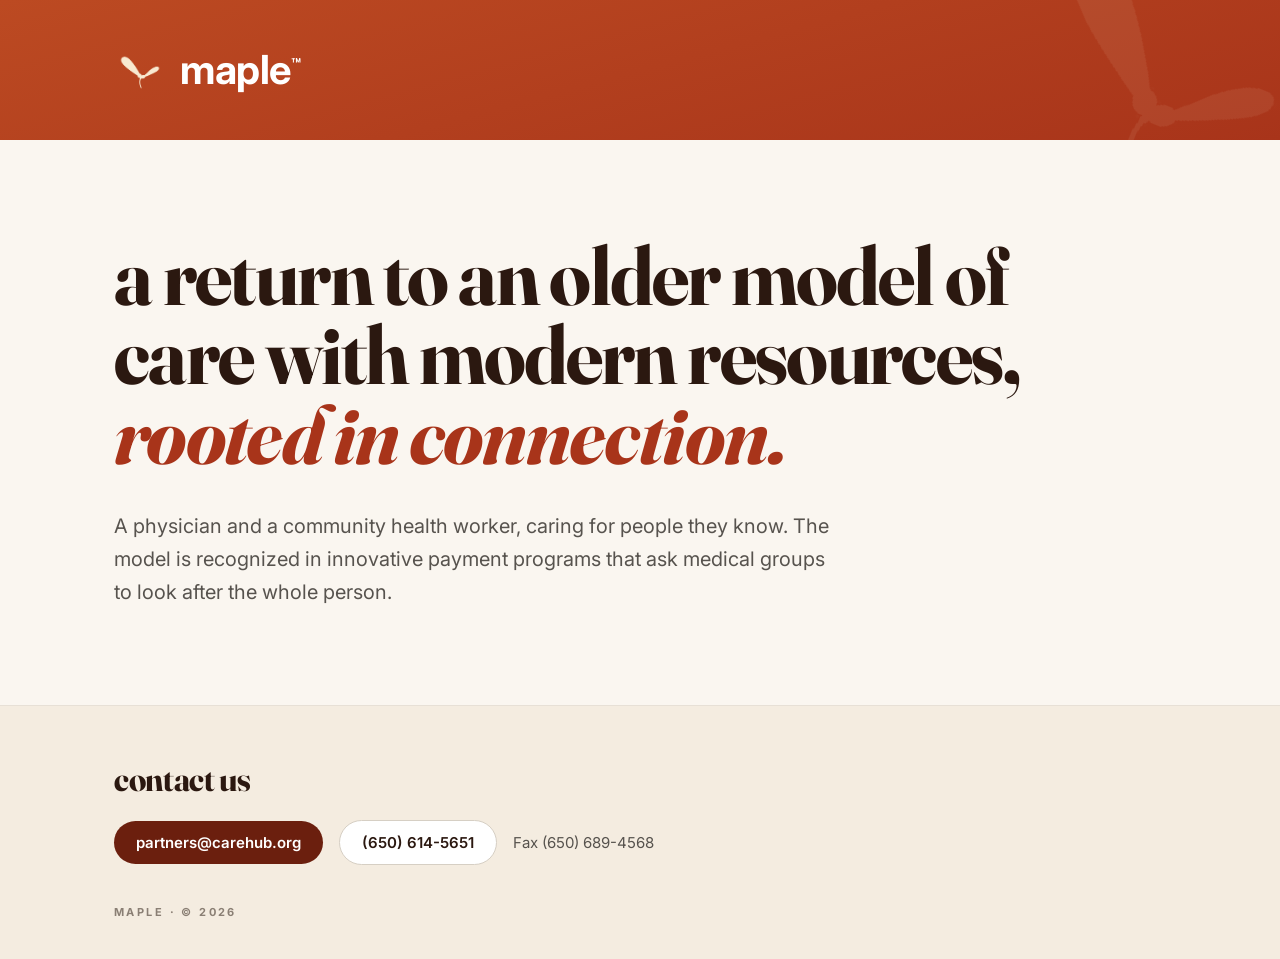
==== home.html @ 4a2eec5d "Publish a one-page public site in place of the holding page maple.carehub.org now serves home.html: " ====
<!DOCTYPE html>
<html lang="en">
<head>
<meta charset="UTF-8" />
<meta name="viewport" content="width=device-width, initial-scale=1.0" />
<title>Maple</title>
<meta name="description" content="A physician and a community health worker, caring for people they know. The model is recognized in innovative payment programs that ask medical groups to look after the whole person." />
<link rel="canonical" href="https://maple.carehub.org/" />
<meta property="og:type" content="website" />
<meta property="og:site_name" content="Maple" />
<meta property="og:title" content="Maple" />
<meta property="og:description" content="A return to an older model of care with modern resources, rooted in connection." />
<meta property="og:url" content="https://maple.carehub.org/" />
<meta property="og:image" content="https://maple.carehub.org/assets/favicon.png?v=4" />
<meta name="twitter:card" content="summary" />
<link rel="icon" type="image/png" href="/assets/favicon.png?v=4">
<link rel="apple-touch-icon" href="/assets/favicon.png?v=4">
<link rel="preconnect" href="https://fonts.googleapis.com">
<link rel="preconnect" href="https://fonts.gstatic.com" crossorigin>
<link href="https://fonts.googleapis.com/css2?family=Fraunces:ital,opsz,wght@0,9..144,700;1,9..144,700&family=Inter:wght@400;600;700&display=swap" rel="stylesheet">
<link rel="stylesheet" href="/home.css">
</head>
<body>

<header class="banner">
  <span class="leaf mark" aria-hidden="true"></span>
  <div class="inner">
    <span class="leaf" aria-hidden="true"></span>
    <span class="word">maple<sup>™</sup></span>
  </div>
</header>

<main>
  <div class="inner">
    <h1>a return to an older model of care with modern resources, <em>rooted in connection.</em></h1>
    <p>A physician and a community health worker, caring for people they know. The model is recognized in innovative payment programs that ask medical groups to look after the whole person.</p>
  </div>
</main>

<footer id="contact">
  <div class="inner">
    <h2>Contact us</h2>
    <div class="contact">
      <a class="btn solid" href="mailto:partners@carehub.org">partners@carehub.org</a>
      <a class="btn ghost" href="tel:+16506145651">(650) 614-5651</a>
      <span class="fax">Fax (650) 689-4568</span>
    </div>
    <div class="legal">Maple · © 2026</div>
  </div>
</footer>

</body>
</html>
---- home.css ----
:root{--ink:#2B1810;--paper:#FAF6F0;--paper-2:#F4ECE0;--maple:#A8341A;--maple-deep:#6B1F0E;--cream:#F8E9D0;--line:#E7E0D6}
*{box-sizing:border-box}
html{-webkit-text-size-adjust:100%}
body{margin:0;min-height:100vh;display:flex;flex-direction:column;font-family:'Inter',system-ui,-apple-system,sans-serif;background:var(--paper);color:var(--ink);-webkit-font-smoothing:antialiased}
.inner{width:100%;max-width:1100px;margin:0 auto;padding:0 24px}

/* Banner */
.banner{position:relative;overflow:hidden;background:linear-gradient(165deg,#BC4A22 0%,var(--maple) 100%);color:#fff;padding:44px 0}
.banner .inner{display:flex;align-items:center;gap:14px;position:relative}
.leaf{display:inline-block;flex:none;background:var(--cream);-webkit-mask:url('/assets/maple-icon.png') center/contain no-repeat;mask:url('/assets/maple-icon.png') center/contain no-repeat}
.banner .leaf{width:52px;height:52px}
.word{font-weight:700;font-size:40px;line-height:1;letter-spacing:-.01em}
.word sup{font-size:.4em;vertical-align:super;letter-spacing:0}
.banner .mark{position:absolute;right:-40px;top:-90px;width:320px;height:320px;opacity:.08;transform:rotate(22deg);pointer-events:none}

/* Statement */
main{flex:1;display:flex;align-items:center;padding:96px 0}
h1{font-family:'Fraunces',Georgia,serif;font-variation-settings:"opsz" 144;font-weight:700;text-transform:lowercase;font-size:clamp(38px,6.4vw,84px);line-height:.97;letter-spacing:-.02em;margin:0;max-width:13em;text-wrap:balance}
h1 em{font-style:italic;color:var(--maple)}
main p{font-size:clamp(17px,1.6vw,20px);line-height:1.65;color:#57534e;margin:36px 0 0;max-width:36em;text-wrap:pretty}

/* Contact */
footer{background:var(--paper-2);border-top:1px solid var(--line);padding:56px 0 40px}
footer h2{font-family:'Fraunces',Georgia,serif;font-variation-settings:"opsz" 144;font-weight:700;text-transform:lowercase;font-size:clamp(26px,3vw,34px);line-height:1;letter-spacing:-.01em;margin:0 0 24px}
.contact{display:flex;flex-wrap:wrap;align-items:center;gap:12px 16px}
.btn{display:inline-flex;align-items:center;border-radius:999px;padding:12px 22px;font-weight:600;font-size:15px;text-decoration:none;white-space:nowrap}
.btn.solid{background:var(--maple-deep);color:#fff}
.btn.solid:hover{background:var(--maple)}
.btn.ghost{border:1px solid #D6CFC4;color:var(--ink);background:#fff}
.btn.ghost:hover{border-color:var(--ink)}
.fax{font-size:15px;color:#57534e}
.legal{margin-top:40px;font-size:11px;font-weight:700;letter-spacing:.22em;text-transform:uppercase;color:#8A7F74}
a:focus-visible{outline:2px solid var(--maple);outline-offset:3px}

@media (max-width:640px){
  .banner{padding:32px 0}
  .banner .leaf{width:40px;height:40px}
  .word{font-size:32px}
  main{padding:64px 0}
}
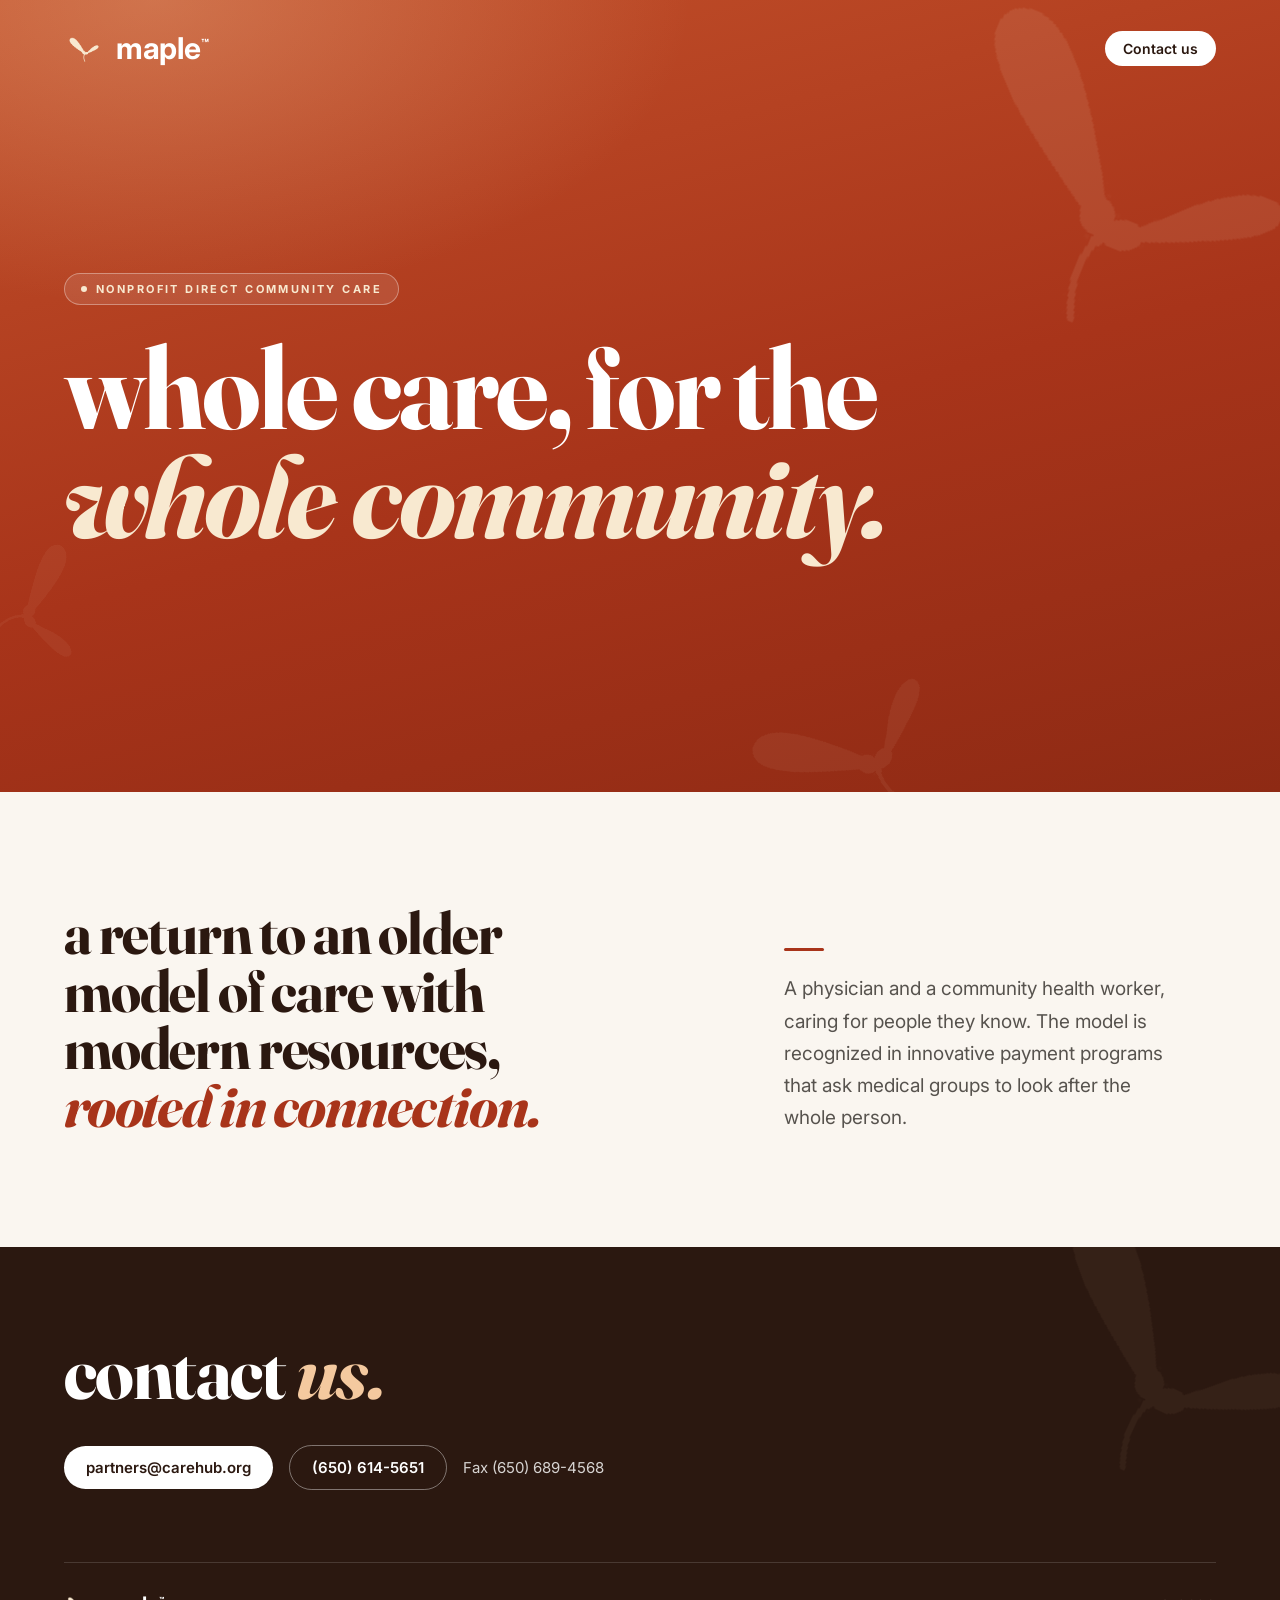
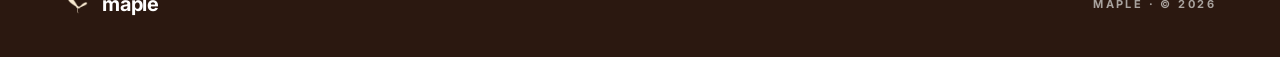
==== commit 634e79ad: "Redesign the public one-pager around "whole care, for the whole community." The banner becomes a ful" ====
--- a/home.html
+++ b/home.html
@@ -3,13 +3,13 @@
 <head>
 <meta charset="UTF-8" />
 <meta name="viewport" content="width=device-width, initial-scale=1.0" />
-<title>Maple</title>
-<meta name="description" content="A physician and a community health worker, caring for people they know. The model is recognized in innovative payment programs that ask medical groups to look after the whole person." />
+<title>Maple — Whole care, for the whole community</title>
+<meta name="description" content="Nonprofit direct community care. A physician and a community health worker, caring for people they know." />
 <link rel="canonical" href="https://maple.carehub.org/" />
 <meta property="og:type" content="website" />
 <meta property="og:site_name" content="Maple" />
-<meta property="og:title" content="Maple" />
-<meta property="og:description" content="A return to an older model of care with modern resources, rooted in connection." />
+<meta property="og:title" content="Maple — Whole care, for the whole community" />
+<meta property="og:description" content="Nonprofit direct community care. A physician and a community health worker, caring for people they know." />
 <meta property="og:url" content="https://maple.carehub.org/" />
 <meta property="og:image" content="https://maple.carehub.org/assets/favicon.png?v=4" />
 <meta name="twitter:card" content="summary" />
@@ -22,30 +22,49 @@
 </head>
 <body>
 
-<header class="banner">
-  <span class="leaf mark" aria-hidden="true"></span>
-  <div class="inner">
-    <span class="leaf" aria-hidden="true"></span>
-    <span class="word">maple<sup>™</sup></span>
+<header class="hero">
+  <span class="leaf mark a" aria-hidden="true"></span>
+  <span class="leaf mark b" aria-hidden="true"></span>
+  <span class="leaf mark c" aria-hidden="true"></span>
+  <div class="inner top">
+    <a class="lockup" href="/" aria-label="Maple home">
+      <span class="leaf" aria-hidden="true"></span>
+      <span class="word">maple<sup>™</sup></span>
+    </a>
+    <a class="btn light small" href="#contact">Contact us</a>
+  </div>
+  <div class="hero-body">
+    <div class="inner">
+      <div class="badge rise"><i aria-hidden="true"></i>Nonprofit direct community care</div>
+      <h1 class="rise d1">whole care, for the <br><em>whole community.</em></h1>
+    </div>
   </div>
 </header>
 
 <main>
-  <div class="inner">
-    <h1>a return to an older model of care with modern resources, <em>rooted in connection.</em></h1>
-    <p>A physician and a community health worker, caring for people they know. The model is recognized in innovative payment programs that ask medical groups to look after the whole person.</p>
-  </div>
+  <section class="statement">
+    <div class="inner">
+      <h2 class="big">a return to an older model of care with modern resources, <em>rooted in connection.</em></h2>
+      <div class="side">
+        <p>A physician and a community health worker, caring for people they know. The model is recognized in innovative payment programs that ask medical groups to look after the whole person.</p>
+      </div>
+    </div>
+  </section>
 </main>
 
 <footer id="contact">
+  <span class="leaf mark d" aria-hidden="true"></span>
   <div class="inner">
-    <h2>Contact us</h2>
+    <h2>contact <em>us.</em></h2>
     <div class="contact">
-      <a class="btn solid" href="mailto:partners@carehub.org">partners@carehub.org</a>
-      <a class="btn ghost" href="tel:+16506145651">(650) 614-5651</a>
+      <a class="btn light" href="mailto:partners@carehub.org">partners@carehub.org</a>
+      <a class="btn line" href="tel:+16506145651">(650) 614-5651</a>
       <span class="fax">Fax (650) 689-4568</span>
     </div>
-    <div class="legal">Maple · © 2026</div>
+    <div class="base">
+      <span class="lockup"><span class="leaf" aria-hidden="true"></span><span class="word">maple<sup>™</sup></span></span>
+      <span class="legal">Maple · © 2026</span>
+    </div>
   </div>
 </footer>
 
--- a/home.css
+++ b/home.css
@@ -1,40 +1,79 @@
-:root{--ink:#2B1810;--paper:#FAF6F0;--paper-2:#F4ECE0;--maple:#A8341A;--maple-deep:#6B1F0E;--cream:#F8E9D0;--line:#E7E0D6}
+:root{--ink:#2B1810;--paper:#FAF6F0;--paper-2:#F4ECE0;--maple:#A8341A;--maple-deep:#6B1F0E;--cream:#F8E9D0;--amber-soft:#F4C99F;--line:#E7E0D6}
 *{box-sizing:border-box}
-html{-webkit-text-size-adjust:100%}
-body{margin:0;min-height:100vh;display:flex;flex-direction:column;font-family:'Inter',system-ui,-apple-system,sans-serif;background:var(--paper);color:var(--ink);-webkit-font-smoothing:antialiased}
-.inner{width:100%;max-width:1100px;margin:0 auto;padding:0 24px}
+html{-webkit-text-size-adjust:100%;scroll-behavior:smooth}
+body{margin:0;font-family:'Inter',system-ui,-apple-system,sans-serif;background:var(--paper);color:var(--ink);-webkit-font-smoothing:antialiased}
+.inner{width:100%;max-width:1200px;margin:0 auto;padding:0 24px;position:relative}
+.serif{font-family:'Fraunces',Georgia,serif;font-variation-settings:"opsz" 144}
+.leaf{display:inline-block;flex:none;background:var(--cream);-webkit-mask:url('/assets/maple-icon.png') center/contain no-repeat;mask:url('/assets/maple-icon.png') center/contain no-repeat}
+a:focus-visible{outline:2px solid currentColor;outline-offset:3px}
+::selection{background:var(--amber-soft);color:var(--maple-deep)}
 
-/* Banner */
-.banner{position:relative;overflow:hidden;background:linear-gradient(165deg,#BC4A22 0%,var(--maple) 100%);color:#fff;padding:44px 0}
-.banner .inner{display:flex;align-items:center;gap:14px;position:relative}
-.leaf{display:inline-block;flex:none;background:var(--cream);-webkit-mask:url('/assets/maple-icon.png') center/contain no-repeat;mask:url('/assets/maple-icon.png') center/contain no-repeat}
-.banner .leaf{width:52px;height:52px}
-.word{font-weight:700;font-size:40px;line-height:1;letter-spacing:-.01em}
-.word sup{font-size:.4em;vertical-align:super;letter-spacing:0}
-.banner .mark{position:absolute;right:-40px;top:-90px;width:320px;height:320px;opacity:.08;transform:rotate(22deg);pointer-events:none}
+/* Hero banner */
+.hero{position:relative;overflow:hidden;color:#fff;min-height:min(88vh,860px);display:flex;flex-direction:column;background:linear-gradient(165deg,#C2502A 0%,var(--maple) 55%,#8E2A14 100%)}
+.hero::before{content:"";position:absolute;inset:0;pointer-events:none;background:radial-gradient(ellipse 60% 55% at 12% 0%,rgba(244,201,159,.30),transparent 70%)}
+.mark{position:absolute;pointer-events:none}
+.mark.a{width:460px;height:460px;right:-70px;top:-60px;opacity:.09;transform:rotate(22deg)}
+.mark.b{width:240px;height:240px;right:24%;bottom:-70px;opacity:.06;transform:rotate(-38deg)}
+.mark.c{width:150px;height:150px;left:-30px;bottom:14%;opacity:.05;transform:rotate(70deg)}
+.top{display:flex;align-items:center;justify-content:space-between;gap:16px;padding-top:28px;padding-bottom:28px}
+.lockup{display:inline-flex;align-items:center;gap:12px;color:#fff;text-decoration:none}
+.lockup .leaf{width:40px;height:40px;transform-origin:bottom center;animation:sway 7s ease-in-out infinite}
+.word{font-weight:700;font-size:30px;line-height:1;letter-spacing:-.01em}
+.word sup{font-size:.42em;vertical-align:super;letter-spacing:0}
+.hero-body{flex:1;display:flex;align-items:center;padding:40px 0 104px}
+.badge{display:inline-flex;align-items:center;gap:9px;padding:8px 16px;border-radius:999px;border:1px solid rgba(255,255,255,.34);background:rgba(255,255,255,.10);color:var(--cream);font-size:11px;font-weight:700;letter-spacing:.22em;text-transform:uppercase}
+.badge i{width:6px;height:6px;border-radius:50%;background:var(--cream);animation:pulse 2.4s ease-in-out infinite}
+h1{font-family:'Fraunces',Georgia,serif;font-variation-settings:"opsz" 144;font-weight:700;text-transform:lowercase;font-size:clamp(46px,9vw,120px);line-height:.95;letter-spacing:-.025em;margin:28px 0 0}
+h1 em{font-style:italic;color:var(--cream)}
+.rise{animation:rise .9s cubic-bezier(.2,.7,.2,1) both}
+.rise.d1{animation-delay:.08s}.rise.d2{animation-delay:.18s}
+
+/* Buttons */
+.btn{display:inline-flex;align-items:center;gap:8px;border-radius:999px;padding:12px 22px;font-weight:600;font-size:15px;text-decoration:none;white-space:nowrap;transition:background .2s,border-color .2s,color .2s}
+.btn.light{background:#fff;color:var(--ink)}
+.btn.light:hover{background:var(--cream)}
+.btn.line{border:1px solid rgba(255,255,255,.4);color:#fff}
+.btn.line:hover{border-color:#fff}
+.btn.small{padding:9px 18px;font-size:14px}
 
 /* Statement */
-main{flex:1;display:flex;align-items:center;padding:96px 0}
-h1{font-family:'Fraunces',Georgia,serif;font-variation-settings:"opsz" 144;font-weight:700;text-transform:lowercase;font-size:clamp(38px,6.4vw,84px);line-height:.97;letter-spacing:-.02em;margin:0;max-width:13em;text-wrap:balance}
-h1 em{font-style:italic;color:var(--maple)}
-main p{font-size:clamp(17px,1.6vw,20px);line-height:1.65;color:#57534e;margin:36px 0 0;max-width:36em;text-wrap:pretty}
+.statement{padding:112px 0}
+.statement .inner{display:grid;grid-template-columns:1.2fr .8fr;gap:72px;align-items:end}
+h2.big{font-family:'Fraunces',Georgia,serif;font-variation-settings:"opsz" 144;font-weight:700;text-transform:lowercase;font-size:clamp(32px,4.6vw,60px);line-height:.98;letter-spacing:-.02em;margin:0;text-wrap:balance}
+h2.big em{font-style:italic;color:var(--maple)}
+.statement .side::before{content:"";display:block;width:40px;height:3px;border-radius:2px;background:var(--maple);margin-bottom:22px}
+.statement p{margin:0;font-size:clamp(17px,1.5vw,19px);line-height:1.7;color:#57534e;text-wrap:pretty}
 
 /* Contact */
-footer{background:var(--paper-2);border-top:1px solid var(--line);padding:56px 0 40px}
-footer h2{font-family:'Fraunces',Georgia,serif;font-variation-settings:"opsz" 144;font-weight:700;text-transform:lowercase;font-size:clamp(26px,3vw,34px);line-height:1;letter-spacing:-.01em;margin:0 0 24px}
+footer{position:relative;overflow:hidden;background:var(--ink);color:#fff;padding:88px 0 40px}
+footer .mark.d{width:380px;height:380px;right:-80px;top:-90px;opacity:.05;transform:rotate(25deg);background:var(--amber-soft)}
+footer h2{font-family:'Fraunces',Georgia,serif;font-variation-settings:"opsz" 144;font-weight:700;text-transform:lowercase;font-size:clamp(40px,6vw,76px);line-height:.98;letter-spacing:-.02em;margin:0 0 36px}
+footer h2 em{font-style:italic;color:var(--amber-soft)}
 .contact{display:flex;flex-wrap:wrap;align-items:center;gap:12px 16px}
-.btn{display:inline-flex;align-items:center;border-radius:999px;padding:12px 22px;font-weight:600;font-size:15px;text-decoration:none;white-space:nowrap}
-.btn.solid{background:var(--maple-deep);color:#fff}
-.btn.solid:hover{background:var(--maple)}
-.btn.ghost{border:1px solid #D6CFC4;color:var(--ink);background:#fff}
-.btn.ghost:hover{border-color:var(--ink)}
-.fax{font-size:15px;color:#57534e}
-.legal{margin-top:40px;font-size:11px;font-weight:700;letter-spacing:.22em;text-transform:uppercase;color:#8A7F74}
-a:focus-visible{outline:2px solid var(--maple);outline-offset:3px}
+.fax{font-size:15px;color:#d6d3d1}
+.base{margin-top:72px;padding-top:28px;border-top:1px solid rgba(255,255,255,.14);display:flex;flex-wrap:wrap;align-items:center;justify-content:space-between;gap:16px}
+.base .lockup .leaf{width:26px;height:26px;animation:none}
+.base .word{font-size:20px}
+.legal{font-size:11px;font-weight:700;letter-spacing:.22em;text-transform:uppercase;color:#a8a29e}
 
+@keyframes sway{0%,100%{transform:rotate(-3deg)}50%{transform:rotate(3deg)}}
+@keyframes pulse{0%,100%{box-shadow:0 0 0 0 rgba(248,233,208,.55)}50%{box-shadow:0 0 0 7px rgba(248,233,208,0)}}
+@keyframes rise{from{opacity:0;transform:translateY(18px)}to{opacity:1;transform:none}}
+
+@media (max-width:860px){
+  .statement{padding:80px 0}
+  .statement .inner{grid-template-columns:1fr;gap:36px;align-items:start}
+}
 @media (max-width:640px){
-  .banner{padding:32px 0}
-  .banner .leaf{width:40px;height:40px}
-  .word{font-size:32px}
-  main{padding:64px 0}
+  .hero{min-height:min(84vh,720px)}
+  .hero-body{padding:24px 0 72px}
+  .lockup .leaf{width:34px;height:34px}
+  .word{font-size:26px}
+  .badge{font-size:10px;letter-spacing:.18em;padding:7px 13px}
+  .mark.a{width:300px;height:300px;right:-90px}
+  footer{padding:64px 0 32px}
 }
+@media (prefers-reduced-motion:reduce){
+  html{scroll-behavior:auto}
+  .rise,.lockup .leaf,.badge i{animation:none}
+}
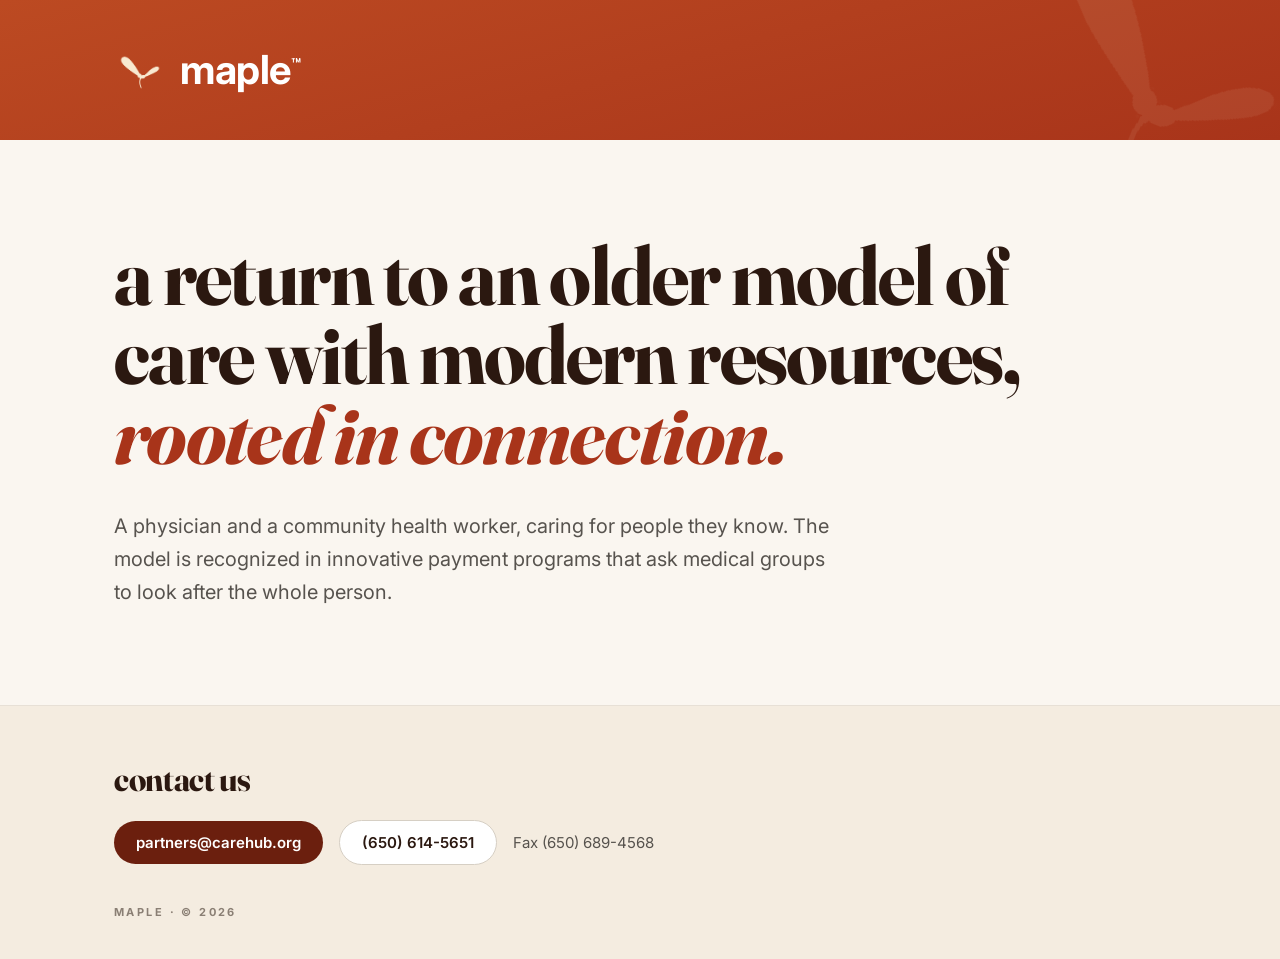
==== commit dcbe6646: "Revert the public one-pager to its first version Restores the thin Maple banner, the "return to an o" ====
--- a/home.html
+++ b/home.html
@@ -3,13 +3,13 @@
 <head>
 <meta charset="UTF-8" />
 <meta name="viewport" content="width=device-width, initial-scale=1.0" />
-<title>Maple — Whole care, for the whole community</title>
-<meta name="description" content="Nonprofit direct community care. A physician and a community health worker, caring for people they know." />
+<title>Maple</title>
+<meta name="description" content="A physician and a community health worker, caring for people they know. The model is recognized in innovative payment programs that ask medical groups to look after the whole person." />
 <link rel="canonical" href="https://maple.carehub.org/" />
 <meta property="og:type" content="website" />
 <meta property="og:site_name" content="Maple" />
-<meta property="og:title" content="Maple — Whole care, for the whole community" />
-<meta property="og:description" content="Nonprofit direct community care. A physician and a community health worker, caring for people they know." />
+<meta property="og:title" content="Maple" />
+<meta property="og:description" content="A return to an older model of care with modern resources, rooted in connection." />
 <meta property="og:url" content="https://maple.carehub.org/" />
 <meta property="og:image" content="https://maple.carehub.org/assets/favicon.png?v=4" />
 <meta name="twitter:card" content="summary" />
@@ -22,49 +22,30 @@
 </head>
 <body>
 
-<header class="hero">
-  <span class="leaf mark a" aria-hidden="true"></span>
-  <span class="leaf mark b" aria-hidden="true"></span>
-  <span class="leaf mark c" aria-hidden="true"></span>
-  <div class="inner top">
-    <a class="lockup" href="/" aria-label="Maple home">
-      <span class="leaf" aria-hidden="true"></span>
-      <span class="word">maple<sup>™</sup></span>
-    </a>
-    <a class="btn light small" href="#contact">Contact us</a>
-  </div>
-  <div class="hero-body">
-    <div class="inner">
-      <div class="badge rise"><i aria-hidden="true"></i>Nonprofit direct community care</div>
-      <h1 class="rise d1">whole care, for the <br><em>whole community.</em></h1>
-    </div>
+<header class="banner">
+  <span class="leaf mark" aria-hidden="true"></span>
+  <div class="inner">
+    <span class="leaf" aria-hidden="true"></span>
+    <span class="word">maple<sup>™</sup></span>
   </div>
 </header>
 
 <main>
-  <section class="statement">
-    <div class="inner">
-      <h2 class="big">a return to an older model of care with modern resources, <em>rooted in connection.</em></h2>
-      <div class="side">
-        <p>A physician and a community health worker, caring for people they know. The model is recognized in innovative payment programs that ask medical groups to look after the whole person.</p>
-      </div>
-    </div>
-  </section>
+  <div class="inner">
+    <h1>a return to an older model of care with modern resources, <em>rooted in connection.</em></h1>
+    <p>A physician and a community health worker, caring for people they know. The model is recognized in innovative payment programs that ask medical groups to look after the whole person.</p>
+  </div>
 </main>
 
 <footer id="contact">
-  <span class="leaf mark d" aria-hidden="true"></span>
   <div class="inner">
-    <h2>contact <em>us.</em></h2>
+    <h2>Contact us</h2>
     <div class="contact">
-      <a class="btn light" href="mailto:partners@carehub.org">partners@carehub.org</a>
-      <a class="btn line" href="tel:+16506145651">(650) 614-5651</a>
+      <a class="btn solid" href="mailto:partners@carehub.org">partners@carehub.org</a>
+      <a class="btn ghost" href="tel:+16506145651">(650) 614-5651</a>
       <span class="fax">Fax (650) 689-4568</span>
     </div>
-    <div class="base">
-      <span class="lockup"><span class="leaf" aria-hidden="true"></span><span class="word">maple<sup>™</sup></span></span>
-      <span class="legal">Maple · © 2026</span>
-    </div>
+    <div class="legal">Maple · © 2026</div>
   </div>
 </footer>
 
--- a/home.css
+++ b/home.css
@@ -1,79 +1,40 @@
-:root{--ink:#2B1810;--paper:#FAF6F0;--paper-2:#F4ECE0;--maple:#A8341A;--maple-deep:#6B1F0E;--cream:#F8E9D0;--amber-soft:#F4C99F;--line:#E7E0D6}
+:root{--ink:#2B1810;--paper:#FAF6F0;--paper-2:#F4ECE0;--maple:#A8341A;--maple-deep:#6B1F0E;--cream:#F8E9D0;--line:#E7E0D6}
 *{box-sizing:border-box}
-html{-webkit-text-size-adjust:100%;scroll-behavior:smooth}
-body{margin:0;font-family:'Inter',system-ui,-apple-system,sans-serif;background:var(--paper);color:var(--ink);-webkit-font-smoothing:antialiased}
-.inner{width:100%;max-width:1200px;margin:0 auto;padding:0 24px;position:relative}
-.serif{font-family:'Fraunces',Georgia,serif;font-variation-settings:"opsz" 144}
+html{-webkit-text-size-adjust:100%}
+body{margin:0;min-height:100vh;display:flex;flex-direction:column;font-family:'Inter',system-ui,-apple-system,sans-serif;background:var(--paper);color:var(--ink);-webkit-font-smoothing:antialiased}
+.inner{width:100%;max-width:1100px;margin:0 auto;padding:0 24px}
+
+/* Banner */
+.banner{position:relative;overflow:hidden;background:linear-gradient(165deg,#BC4A22 0%,var(--maple) 100%);color:#fff;padding:44px 0}
+.banner .inner{display:flex;align-items:center;gap:14px;position:relative}
 .leaf{display:inline-block;flex:none;background:var(--cream);-webkit-mask:url('/assets/maple-icon.png') center/contain no-repeat;mask:url('/assets/maple-icon.png') center/contain no-repeat}
-a:focus-visible{outline:2px solid currentColor;outline-offset:3px}
-::selection{background:var(--amber-soft);color:var(--maple-deep)}
-
-/* Hero banner */
-.hero{position:relative;overflow:hidden;color:#fff;min-height:min(88vh,860px);display:flex;flex-direction:column;background:linear-gradient(165deg,#C2502A 0%,var(--maple) 55%,#8E2A14 100%)}
-.hero::before{content:"";position:absolute;inset:0;pointer-events:none;background:radial-gradient(ellipse 60% 55% at 12% 0%,rgba(244,201,159,.30),transparent 70%)}
-.mark{position:absolute;pointer-events:none}
-.mark.a{width:460px;height:460px;right:-70px;top:-60px;opacity:.09;transform:rotate(22deg)}
-.mark.b{width:240px;height:240px;right:24%;bottom:-70px;opacity:.06;transform:rotate(-38deg)}
-.mark.c{width:150px;height:150px;left:-30px;bottom:14%;opacity:.05;transform:rotate(70deg)}
-.top{display:flex;align-items:center;justify-content:space-between;gap:16px;padding-top:28px;padding-bottom:28px}
-.lockup{display:inline-flex;align-items:center;gap:12px;color:#fff;text-decoration:none}
-.lockup .leaf{width:40px;height:40px;transform-origin:bottom center;animation:sway 7s ease-in-out infinite}
-.word{font-weight:700;font-size:30px;line-height:1;letter-spacing:-.01em}
-.word sup{font-size:.42em;vertical-align:super;letter-spacing:0}
-.hero-body{flex:1;display:flex;align-items:center;padding:40px 0 104px}
-.badge{display:inline-flex;align-items:center;gap:9px;padding:8px 16px;border-radius:999px;border:1px solid rgba(255,255,255,.34);background:rgba(255,255,255,.10);color:var(--cream);font-size:11px;font-weight:700;letter-spacing:.22em;text-transform:uppercase}
-.badge i{width:6px;height:6px;border-radius:50%;background:var(--cream);animation:pulse 2.4s ease-in-out infinite}
-h1{font-family:'Fraunces',Georgia,serif;font-variation-settings:"opsz" 144;font-weight:700;text-transform:lowercase;font-size:clamp(46px,9vw,120px);line-height:.95;letter-spacing:-.025em;margin:28px 0 0}
-h1 em{font-style:italic;color:var(--cream)}
-.rise{animation:rise .9s cubic-bezier(.2,.7,.2,1) both}
-.rise.d1{animation-delay:.08s}.rise.d2{animation-delay:.18s}
-
-/* Buttons */
-.btn{display:inline-flex;align-items:center;gap:8px;border-radius:999px;padding:12px 22px;font-weight:600;font-size:15px;text-decoration:none;white-space:nowrap;transition:background .2s,border-color .2s,color .2s}
-.btn.light{background:#fff;color:var(--ink)}
-.btn.light:hover{background:var(--cream)}
-.btn.line{border:1px solid rgba(255,255,255,.4);color:#fff}
-.btn.line:hover{border-color:#fff}
-.btn.small{padding:9px 18px;font-size:14px}
+.banner .leaf{width:52px;height:52px}
+.word{font-weight:700;font-size:40px;line-height:1;letter-spacing:-.01em}
+.word sup{font-size:.4em;vertical-align:super;letter-spacing:0}
+.banner .mark{position:absolute;right:-40px;top:-90px;width:320px;height:320px;opacity:.08;transform:rotate(22deg);pointer-events:none}
 
 /* Statement */
-.statement{padding:112px 0}
-.statement .inner{display:grid;grid-template-columns:1.2fr .8fr;gap:72px;align-items:end}
-h2.big{font-family:'Fraunces',Georgia,serif;font-variation-settings:"opsz" 144;font-weight:700;text-transform:lowercase;font-size:clamp(32px,4.6vw,60px);line-height:.98;letter-spacing:-.02em;margin:0;text-wrap:balance}
-h2.big em{font-style:italic;color:var(--maple)}
-.statement .side::before{content:"";display:block;width:40px;height:3px;border-radius:2px;background:var(--maple);margin-bottom:22px}
-.statement p{margin:0;font-size:clamp(17px,1.5vw,19px);line-height:1.7;color:#57534e;text-wrap:pretty}
+main{flex:1;display:flex;align-items:center;padding:96px 0}
+h1{font-family:'Fraunces',Georgia,serif;font-variation-settings:"opsz" 144;font-weight:700;text-transform:lowercase;font-size:clamp(38px,6.4vw,84px);line-height:.97;letter-spacing:-.02em;margin:0;max-width:13em;text-wrap:balance}
+h1 em{font-style:italic;color:var(--maple)}
+main p{font-size:clamp(17px,1.6vw,20px);line-height:1.65;color:#57534e;margin:36px 0 0;max-width:36em;text-wrap:pretty}
 
 /* Contact */
-footer{position:relative;overflow:hidden;background:var(--ink);color:#fff;padding:88px 0 40px}
-footer .mark.d{width:380px;height:380px;right:-80px;top:-90px;opacity:.05;transform:rotate(25deg);background:var(--amber-soft)}
-footer h2{font-family:'Fraunces',Georgia,serif;font-variation-settings:"opsz" 144;font-weight:700;text-transform:lowercase;font-size:clamp(40px,6vw,76px);line-height:.98;letter-spacing:-.02em;margin:0 0 36px}
-footer h2 em{font-style:italic;color:var(--amber-soft)}
+footer{background:var(--paper-2);border-top:1px solid var(--line);padding:56px 0 40px}
+footer h2{font-family:'Fraunces',Georgia,serif;font-variation-settings:"opsz" 144;font-weight:700;text-transform:lowercase;font-size:clamp(26px,3vw,34px);line-height:1;letter-spacing:-.01em;margin:0 0 24px}
 .contact{display:flex;flex-wrap:wrap;align-items:center;gap:12px 16px}
-.fax{font-size:15px;color:#d6d3d1}
-.base{margin-top:72px;padding-top:28px;border-top:1px solid rgba(255,255,255,.14);display:flex;flex-wrap:wrap;align-items:center;justify-content:space-between;gap:16px}
-.base .lockup .leaf{width:26px;height:26px;animation:none}
-.base .word{font-size:20px}
-.legal{font-size:11px;font-weight:700;letter-spacing:.22em;text-transform:uppercase;color:#a8a29e}
+.btn{display:inline-flex;align-items:center;border-radius:999px;padding:12px 22px;font-weight:600;font-size:15px;text-decoration:none;white-space:nowrap}
+.btn.solid{background:var(--maple-deep);color:#fff}
+.btn.solid:hover{background:var(--maple)}
+.btn.ghost{border:1px solid #D6CFC4;color:var(--ink);background:#fff}
+.btn.ghost:hover{border-color:var(--ink)}
+.fax{font-size:15px;color:#57534e}
+.legal{margin-top:40px;font-size:11px;font-weight:700;letter-spacing:.22em;text-transform:uppercase;color:#8A7F74}
+a:focus-visible{outline:2px solid var(--maple);outline-offset:3px}
 
-@keyframes sway{0%,100%{transform:rotate(-3deg)}50%{transform:rotate(3deg)}}
-@keyframes pulse{0%,100%{box-shadow:0 0 0 0 rgba(248,233,208,.55)}50%{box-shadow:0 0 0 7px rgba(248,233,208,0)}}
-@keyframes rise{from{opacity:0;transform:translateY(18px)}to{opacity:1;transform:none}}
-
-@media (max-width:860px){
-  .statement{padding:80px 0}
-  .statement .inner{grid-template-columns:1fr;gap:36px;align-items:start}
+@media (max-width:640px){
+  .banner{padding:32px 0}
+  .banner .leaf{width:40px;height:40px}
+  .word{font-size:32px}
+  main{padding:64px 0}
 }
-@media (max-width:640px){
-  .hero{min-height:min(84vh,720px)}
-  .hero-body{padding:24px 0 72px}
-  .lockup .leaf{width:34px;height:34px}
-  .word{font-size:26px}
-  .badge{font-size:10px;letter-spacing:.18em;padding:7px 13px}
-  .mark.a{width:300px;height:300px;right:-90px}
-  footer{padding:64px 0 32px}
-}
-@media (prefers-reduced-motion:reduce){
-  html{scroll-behavior:auto}
-  .rise,.lockup .leaf,.badge i{animation:none}
-}
